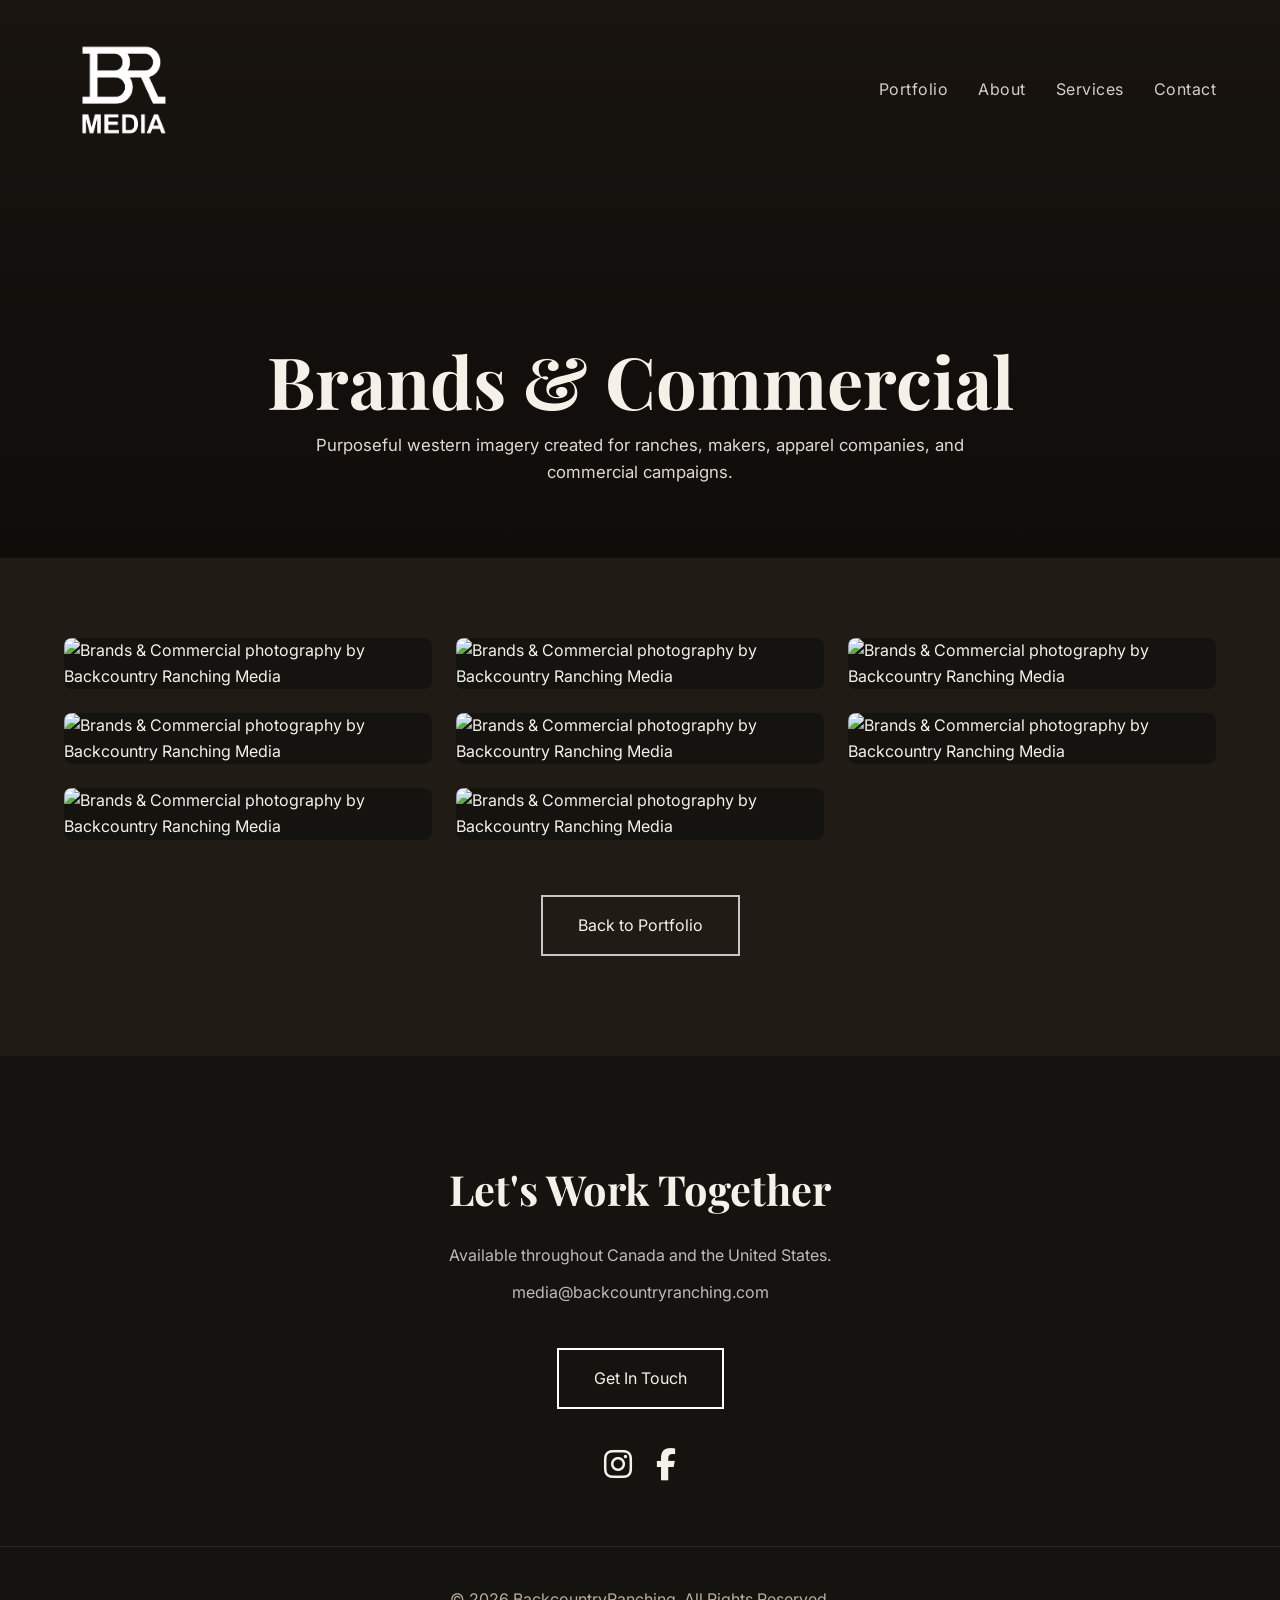
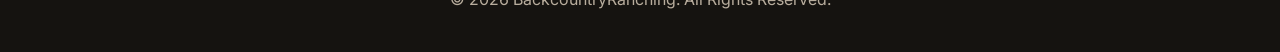
==== portfolio-brands.html @ c8246480 "Add files via upload" ====
<!DOCTYPE html>
<html lang="en">
<head>
    <meta charset="UTF-8">
    <meta name="viewport" content="width=device-width, initial-scale=1.0">
    <title>Brands &amp; Commercial Photography | Backcountry Ranching Media</title>
    <meta name="description" content="Purposeful western imagery created for ranches, makers, apparel companies, and commercial campaigns.">
    <link rel="canonical" href="https://backcountryranching.com/portfolio-brands.html">
    <meta property="og:type" content="website">
    <meta property="og:site_name" content="Backcountry Ranching Media">
    <meta property="og:title" content="Brands &amp; Commercial Photography | Backcountry Ranching Media">
    <meta property="og:description" content="Purposeful western imagery created for ranches, makers, apparel companies, and commercial campaigns.">
    <meta property="og:url" content="https://backcountryranching.com/portfolio-brands.html">
    <meta property="og:image" content="https://backcountryranching.com/images/IMG_0705.jpg">
    <link rel="preconnect" href="https://fonts.googleapis.com">
    <link rel="preconnect" href="https://fonts.gstatic.com" crossorigin>
    <link href="https://fonts.googleapis.com/css2?family=Playfair+Display:wght@600;700&family=Inter:wght@300;400;500;600&display=swap" rel="stylesheet">
    <link rel="stylesheet" href="https://cdnjs.cloudflare.com/ajax/libs/font-awesome/6.5.2/css/all.min.css">
    <link rel="stylesheet" href="style.css">
</head>
<body id="top" data-loader-image="images/IMG_0765.jpg">
<div id="loader"><img src="images/BR MEDIA-transparent-white.png" alt="Backcountry Ranching Media"></div>
<nav>
    <div class="container nav-inner">
        <div class="logo"><a href="index.html" aria-label="Back to home"><img src="images/BR MEDIA-transparent-white.png" alt="Backcountry Ranching"></a></div>
        <div class="menu" id="main-menu">
            <a href="index.html#portfolio">Portfolio</a>
            <a href="index.html#about">About</a>
            <a href="index.html#services">Services</a>
            <a href="index.html#contact">Contact</a>
        </div>
        <button class="hamburger" type="button" aria-label="Open navigation menu" aria-expanded="false" aria-controls="main-menu"><span></span><span></span><span></span></button>
    </div>
</nav>
<div class="menu-overlay" aria-hidden="true"></div>

<header class="hero portfolio-hero" style="--hero-image:url('images/IMG_0765.jpg')">
    <div class="container hero-content">
        <h1>Brands &amp; Commercial</h1>
        <p>Purposeful western imagery created for ranches, makers, apparel companies, and commercial campaigns.</p>
    </div>
</header>

<main>
<section class="gallery-section">
    <div class="container">
        <div class="gallery">
            <figure><img src="images/IMG_0757.jpg" alt="Brands &amp; Commercial photography by Backcountry Ranching Media" loading="lazy" decoding="async"></figure>
            <figure><img src="images/IMG_0759.jpg" alt="Brands &amp; Commercial photography by Backcountry Ranching Media" loading="lazy" decoding="async"></figure>
            <figure><img src="images/IMG_0765.jpg" alt="Brands &amp; Commercial photography by Backcountry Ranching Media" loading="lazy" decoding="async"></figure>
            <figure><img src="images/IMG_0768.jpg" alt="Brands &amp; Commercial photography by Backcountry Ranching Media" loading="lazy" decoding="async"></figure>
            <figure><img src="images/IMG_0786.jpg" alt="Brands &amp; Commercial photography by Backcountry Ranching Media" loading="lazy" decoding="async"></figure>
            <figure><img src="images/IMG_0802.jpg" alt="Brands &amp; Commercial photography by Backcountry Ranching Media" loading="lazy" decoding="async"></figure>
            <figure><img src="images/IMG_0791.jpg" alt="Brands &amp; Commercial photography by Backcountry Ranching Media" loading="lazy" decoding="async"></figure>
            <figure><img src="images/IMG_0039-2.jpg" alt="Brands &amp; Commercial photography by Backcountry Ranching Media" loading="lazy" decoding="async"></figure>
        </div>
        <div class="back-to-portfolio"><a class="btn" href="index.html#portfolio">Back to Portfolio</a></div>
    </div>
</section>
</main>

<div id="lightbox">
    <span id="close">&times;</span>
    <span class="arrow" id="prev">&#10094;</span>
    <img id="lightbox-img" src="" alt="">
    <span class="arrow" id="next">&#10095;</span>
</div>

<section id="contact">
    <div class="container contact">
        <h2 class="section-title">Let's Work Together</h2>
        <p>Available throughout Canada and the United States.</p>
        <p>media@backcountryranching.com</p>
        <a class="btn" href="mailto:media@backcountryranching.com">Get In Touch</a>
        <div class="social-icons">
            <a class="social-link" href="https://www.instagram.com/backcountryranching/" target="_blank" rel="noopener noreferrer" aria-label="Instagram"><i class="fa-brands fa-instagram"></i></a>
            <a class="social-link" href="https://www.facebook.com/backcountryranching" target="_blank" rel="noopener noreferrer" aria-label="Facebook"><i class="fa-brands fa-facebook-f"></i></a>
        </div>
    </div>
</section>
<footer>© 2026 BackcountryRanching. All Rights Reserved.</footer>
<script src="script.js" defer></script>
</body>
</html>
---- style.css ----
:root{
    --brown:#211b15;
    --brown-dark:#151310;
    --cream:#e8dfd0;
    --sand:#c8b79f;
    --text-light:#f5f1e8;
    --gold:#d7b47b;
}

*{margin:0;padding:0;box-sizing:border-box;}
html{scroll-behavior:smooth;}
body{font-family:Inter,sans-serif;background:var(--brown);color:var(--text-light);line-height:1.6;}
body.menu-open{overflow:hidden;}
img{width:100%;display:block;}
img,.hero{-webkit-user-drag:none;-webkit-touch-callout:none;-webkit-user-select:none;user-select:none;}
a{text-decoration:none;color:inherit;}
button{font:inherit;}
.container{width:min(1200px,90%);margin:auto;}

/* LOADER */
#loader{position:fixed;inset:0;background:var(--brown);display:flex;justify-content:center;align-items:center;z-index:99999;transition:opacity .8s ease,visibility .8s ease;}
#loader img{width:220px;max-width:60vw;animation:pulse 1.8s ease-in-out infinite;}
#loader.hidden{opacity:0;visibility:hidden;pointer-events:none;}
@keyframes pulse{0%,100%{opacity:.75;transform:scale(.98)}50%{opacity:1;transform:scale(1.03)}}

/* NAV */
nav{position:fixed;top:0;left:0;width:100%;padding:30px 0;background:transparent;transition:padding .35s ease,background .35s ease,box-shadow .35s ease;z-index:3000;}
nav.scrolled{background:rgba(27,25,22,.92);backdrop-filter:blur(8px);-webkit-backdrop-filter:blur(8px);padding:14px 0;box-shadow:0 2px 20px rgba(0,0,0,.15);}
.nav-inner{display:flex;justify-content:space-between;align-items:center;}
.logo{position:relative;z-index:2002;}
.logo img{height:120px;width:auto;transition:height .35s ease,opacity .35s ease;}
.logo img:hover{opacity:.85;}
nav.scrolled .logo img{height:65px;}
.menu{display:flex;align-items:center;gap:30px;}
.menu a{opacity:.85;transition:color .35s ease,opacity .35s ease,font-size .35s ease;font-size:1rem;letter-spacing:.5px;}
.menu a:hover{opacity:1;color:var(--gold);}
nav.scrolled .menu a{font-size:.92rem;}

/* HAMBURGER */
.hamburger{display:none;width:34px;height:30px;padding:0;border:0;background:transparent;cursor:pointer;position:relative;z-index:2002;}
.hamburger span{position:absolute;left:0;width:100%;height:2px;background:white;transition:transform .35s ease,opacity .25s ease,top .35s ease;}
.hamburger span:nth-child(1){top:4px;}
.hamburger span:nth-child(2){top:14px;}
.hamburger span:nth-child(3){top:24px;}
.hamburger.active span:nth-child(1){top:14px;transform:rotate(45deg);}
.hamburger.active span:nth-child(2){opacity:0;}
.hamburger.active span:nth-child(3){top:14px;transform:rotate(-45deg);}
.menu-overlay{display:none;}

/* HERO */
.hero{position:relative;height:100vh;min-height:620px;background:linear-gradient(rgba(0,0,0,.20),rgba(0,0,0,.20)),url("images/hero.jpg");background-size:cover;background-position:center 40%;background-repeat:no-repeat;opacity:0;transition:opacity 1s ease;}
.hero.loaded{opacity:1;}
.hero-content{position:absolute;left:50%;transform:translateX(-50%);bottom:12%;width:min(700px,90%);}
.hero h1{font-family:"Playfair Display",serif;font-size:4rem;line-height:1.1;margin-bottom:20px;}
.hero p{font-size:1.1rem;opacity:.9;margin-bottom:35px;}
.hero-button{display:flex;justify-content:center;margin-top:35px;}
.btn{display:inline-block;padding:16px 35px;border:2px solid white;transition:.35s;}
.btn:hover{background:white;color:black;}

/* GALLERY PAGE HERO */
.portfolio-hero{height:62vh;min-height:480px;background-image:linear-gradient(rgba(0,0,0,.28),rgba(0,0,0,.55)),var(--hero-image);background-position:center;background-size:cover;}
.portfolio-hero .hero-content{bottom:13%;text-align:center;width:min(820px,90%);}
.portfolio-hero h1{font-size:4.5rem;margin-bottom:12px;}
.portfolio-hero p{max-width:650px;margin:0 auto;font-size:1.05rem;}

/* SECTIONS */
section{padding:100px 0;scroll-margin-top:95px;}
body#top{scroll-margin-top:0;}
.section-title{font-family:"Playfair Display",serif;font-size:2.6rem;margin-bottom:20px;text-align:center;}
.section-title-left{text-align:left;}
.section-sub{text-align:center;color:#b8ad9d;margin-bottom:60px;}

/* PORTFOLIO CATEGORIES */
.portfolio-categories-section{background:var(--brown);}
.portfolio-categories{display:grid;grid-template-columns:repeat(2,minmax(0,1fr));gap:28px;}
.portfolio-category{position:relative;display:block;overflow:hidden;min-height:470px;background:var(--brown-dark);isolation:isolate;}
.portfolio-category img{position:absolute;inset:0;width:100%;height:100%;object-fit:cover;transition:transform .75s cubic-bezier(.2,.65,.3,1);}
.portfolio-category-overlay{position:absolute;inset:0;background:linear-gradient(to top,rgba(9,7,5,.78) 0%,rgba(9,7,5,.15) 62%,rgba(9,7,5,.08) 100%);transition:background .45s ease;}
.portfolio-category-content{position:absolute;left:38px;right:38px;bottom:34px;display:flex;align-items:flex-end;justify-content:space-between;gap:20px;z-index:2;}
.portfolio-category-title{font-family:"Playfair Display",serif;font-size:2.25rem;line-height:1.1;}
.portfolio-category-link{font-size:.8rem;font-weight:600;letter-spacing:1.6px;text-transform:uppercase;white-space:nowrap;opacity:.85;transform:translateX(0);transition:transform .35s ease,opacity .35s ease;}
.portfolio-category:hover img{transform:scale(1.045);}
.portfolio-category:hover .portfolio-category-overlay{background:linear-gradient(to top,rgba(9,7,5,.86) 0%,rgba(9,7,5,.18) 65%,rgba(9,7,5,.10) 100%);}
.portfolio-category:hover .portfolio-category-link{transform:translateX(6px);opacity:1;}

/* GALLERY */
.gallery-section{background:var(--brown);padding-top:80px;}
.gallery-intro{max-width:720px;margin:0 auto 55px;text-align:center;color:#c7bcad;}
.gallery{columns:3 320px;column-gap:24px;}
.gallery figure{break-inside:avoid;margin:0 0 24px;overflow:hidden;border-radius:8px;cursor:pointer;background:var(--brown-dark);}
.gallery img{width:100%;height:auto;object-fit:cover;transition:transform .4s ease;}
.gallery figure:hover img{transform:scale(1.03);}
.back-to-portfolio{display:flex;justify-content:center;margin-top:55px;}
.back-to-portfolio .btn{border-color:rgba(255,255,255,.75);}

/* LIGHTBOX */
#lightbox{position:fixed;inset:0;background:rgba(0,0,0,.96);display:none;justify-content:center;align-items:center;z-index:9999;opacity:0;transition:opacity .3s ease;}
#lightbox.active{display:flex;opacity:1;}
#lightbox img{max-width:90vw;max-height:90vh;width:auto;height:auto;object-fit:contain;transform:scale(.95);transition:transform .3s ease;}
#lightbox.active img{transform:scale(1);}
#close{position:absolute;top:25px;right:40px;font-size:55px;color:white;cursor:pointer;z-index:2;line-height:1;}
.arrow{position:absolute;top:50%;transform:translateY(-50%);font-size:60px;color:white;cursor:pointer;padding:20px;user-select:none;}
#prev{left:20px;}#next{right:20px;}

/* ABOUT */
.about{display:grid;grid-template-columns:1fr 1fr;gap:60px;align-items:center;}
.about img{border-radius:6px;}
#about{background:var(--cream);color:#241b14;}
#about .section-title{color:#241b14;}
#about p{color:#4a4037;}

/* SERVICES */
.cards{display:grid;grid-template-columns:repeat(auto-fit,minmax(250px,1fr));gap:25px;}
.card{padding:35px;background:var(--cream);border:1px solid #b6a58c;}
.card h3{margin-bottom:15px;font-size:1.4rem;}
#services{background:var(--sand);color:#241b14;}

/* CONTACT */
.contact{text-align:center;}
.contact h2{margin-bottom:20px;}
.contact p{margin-bottom:12px;color:#bbb;}
#contact{background:var(--brown-dark);color:var(--text-light);padding-bottom:55px;}
.contact .btn{margin-top:30px;}
.social-icons{display:flex;justify-content:center;gap:24px;margin-top:30px;}
.social-link{font-size:32px;color:var(--text-light);transition:.3s ease;}
.social-link:hover{color:var(--gold);transform:translateY(-3px);}
footer{padding:40px;text-align:center;background:var(--brown-dark);color:#b8ad9d;border-top:1px solid rgba(255,255,255,.08);}

/* MOBILE */
@media(max-width:800px){
    nav{padding:14px 0;}
    nav.scrolled{padding:9px 0;}
    .logo img{height:58px;}
    nav.scrolled .logo img{height:44px;}
    .hamburger{display:block;}
    .menu{position:fixed;top:0;right:-100%;width:min(82vw,320px);height:100dvh;padding:120px 28px 40px;background:rgba(33,27,21,.97);backdrop-filter:blur(18px);-webkit-backdrop-filter:blur(18px);display:flex;flex-direction:column;align-items:flex-start;justify-content:flex-start;gap:28px;transition:right .35s ease;z-index:2000;}
    .menu.active{right:0;}
    .menu a,nav.scrolled .menu a{font-size:1.35rem;letter-spacing:1px;position:relative;z-index:1;display:block;width:100%;padding:6px 0;touch-action:manipulation;}
    .menu-overlay{display:block;position:fixed;inset:0;background:rgba(0,0,0,.42);opacity:0;visibility:hidden;pointer-events:none;transition:.35s ease;z-index:2000;}
    .menu-overlay.active{opacity:1;visibility:visible;pointer-events:auto;}
    .hero{height:100svh;min-height:0;display:flex;align-items:flex-end;background-position:center 35%;}
    .hero-content{position:relative;left:auto;bottom:auto;transform:none;width:min(92%,650px);margin:0 auto;padding-bottom:100px;}
    .hero h1{font-size:2.45rem;}
    .hero p{font-size:1rem;margin-bottom:24px;}
    .hero-button{margin-top:24px;}
    .portfolio-hero{height:58svh;min-height:430px;align-items:flex-end;}
    .portfolio-hero .hero-content{padding-bottom:58px;text-align:center;}
    .portfolio-hero h1{font-size:3rem;}
    section{padding:75px 0;}
    .section-title{font-size:2.15rem;}
    .section-sub{margin-bottom:40px;}
    .portfolio-categories{grid-template-columns:1fr;gap:18px;}
    .portfolio-category{min-height:390px;}
    .portfolio-category-content{left:25px;right:25px;bottom:25px;align-items:flex-start;flex-direction:column;gap:8px;}
    .portfolio-category-title{font-size:2rem;}
    .gallery{columns:2 150px;column-gap:12px;}
    .gallery figure{margin-bottom:12px;border-radius:6px;}
    .about{grid-template-columns:1fr;gap:35px;}
    .arrow{position:absolute;top:50%;transform:translateY(-50%);font-size:38px;padding:18px;z-index:10001;}
    #prev{left:calc(12px + env(safe-area-inset-left));}
    #next{right:calc(12px + env(safe-area-inset-right));}
    #close{top:15px;right:20px;font-size:44px;}
}

@media(max-width:520px){
    .gallery{columns:1;}
    .hero h1{font-size:2.15rem;}
    .portfolio-hero h1{font-size:2.55rem;}
    .portfolio-category{min-height:330px;}
}

@media(prefers-reduced-motion:reduce){
    *,*::before,*::after{scroll-behavior:auto!important;animation-duration:.01ms!important;animation-iteration-count:1!important;transition-duration:.01ms!important;}
}
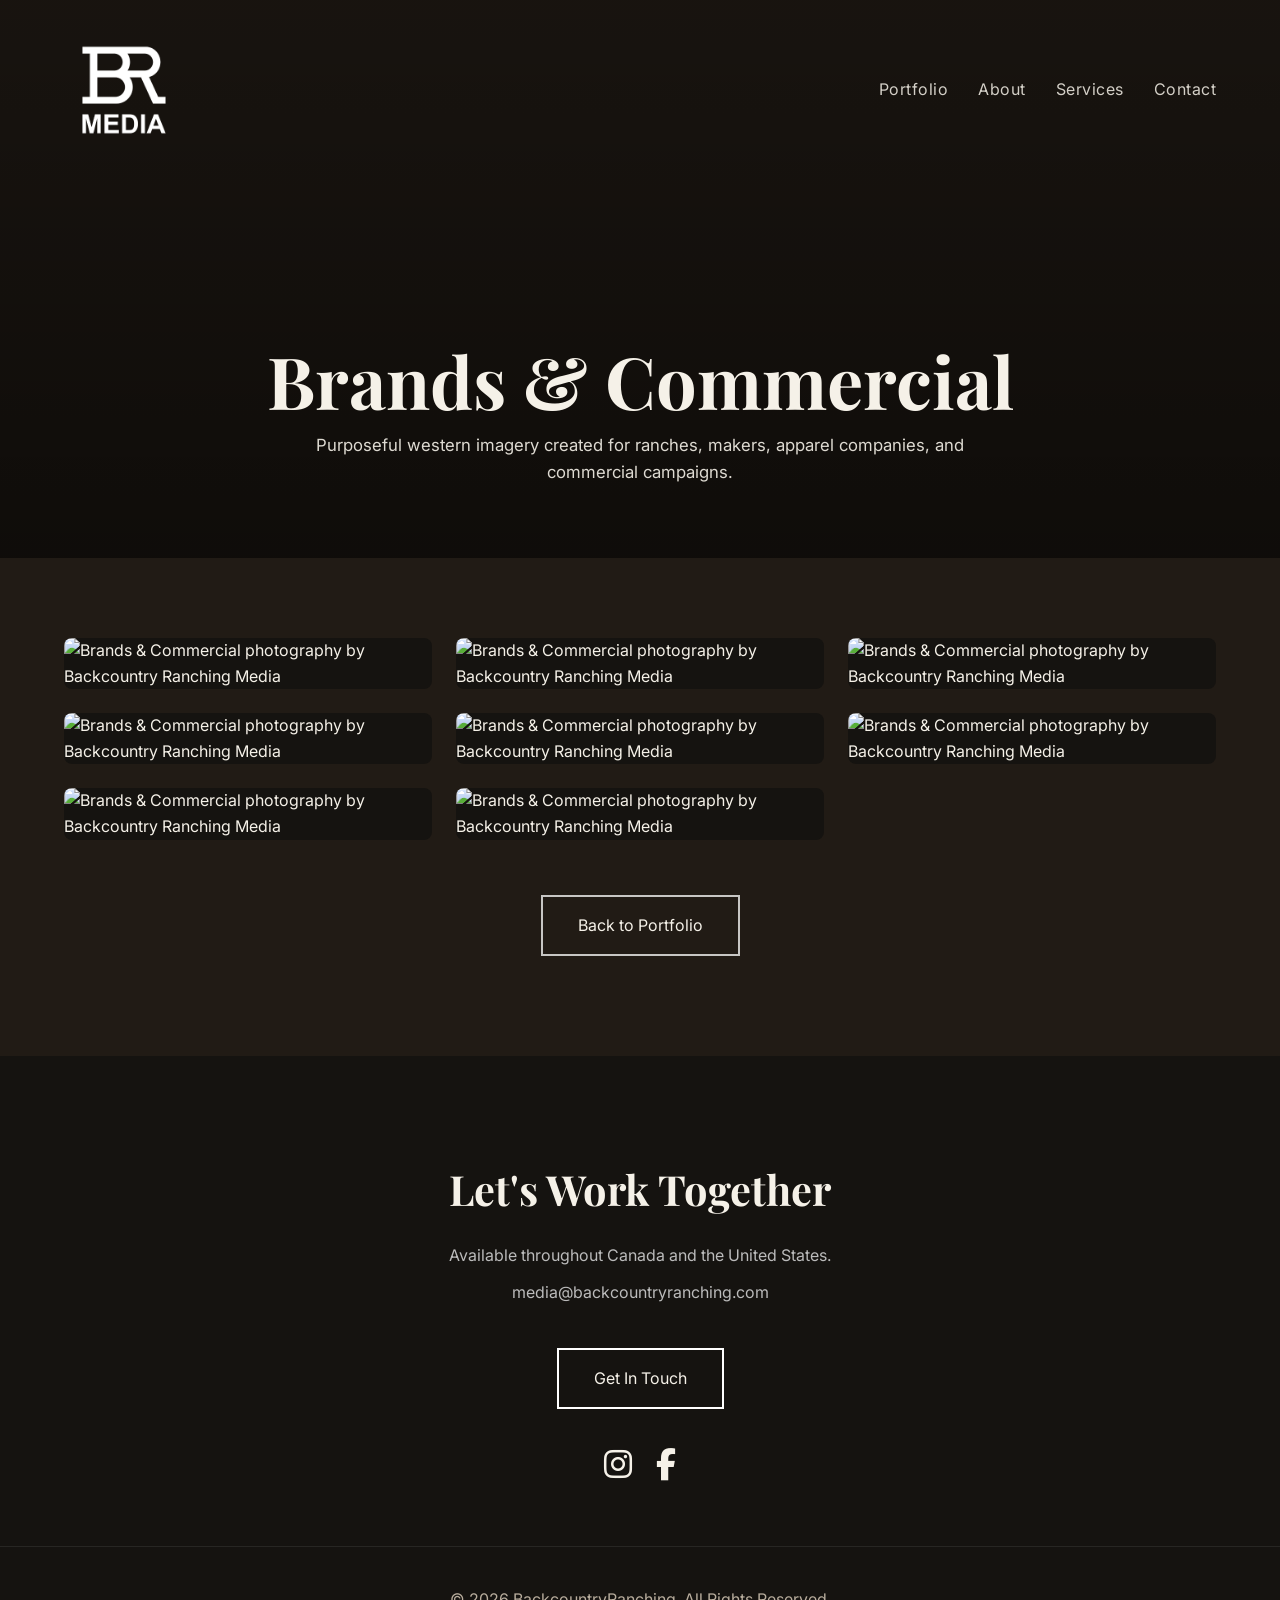
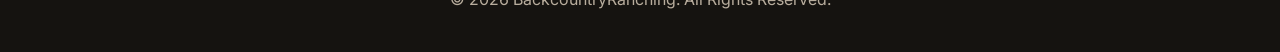
==== commit 12f45516: "Add files via upload" ====
--- a/portfolio-brands.html
+++ b/portfolio-brands.html
@@ -34,7 +34,7 @@
 </nav>
 <div class="menu-overlay" aria-hidden="true"></div>
 
-<header class="hero portfolio-hero" style="--hero-image:url('images/IMG_0765.jpg')">
+<header class="hero portfolio-hero brands-hero" style="--hero-image:url('images/IMG_0765.jpg')">
     <div class="container hero-content">
         <h1>Brands &amp; Commercial</h1>
         <p>Purposeful western imagery created for ranches, makers, apparel companies, and commercial campaigns.</p>
--- a/style.css
+++ b/style.css
@@ -62,6 +62,10 @@
 .portfolio-hero .hero-content{bottom:13%;text-align:center;width:min(820px,90%);}
 .portfolio-hero h1{font-size:4.5rem;margin-bottom:12px;}
 .portfolio-hero p{max-width:650px;margin:0 auto;font-size:1.05rem;}
+.lifestyle-hero{background-position:center 35%;}
+.portraits-hero{background-position:center 70%;}
+.rodeo-hero{background-position:center 32%;}
+.brands-hero{background-position:center 45%;}
 
 /* SECTIONS */
 section{padding:100px 0;scroll-margin-top:95px;}
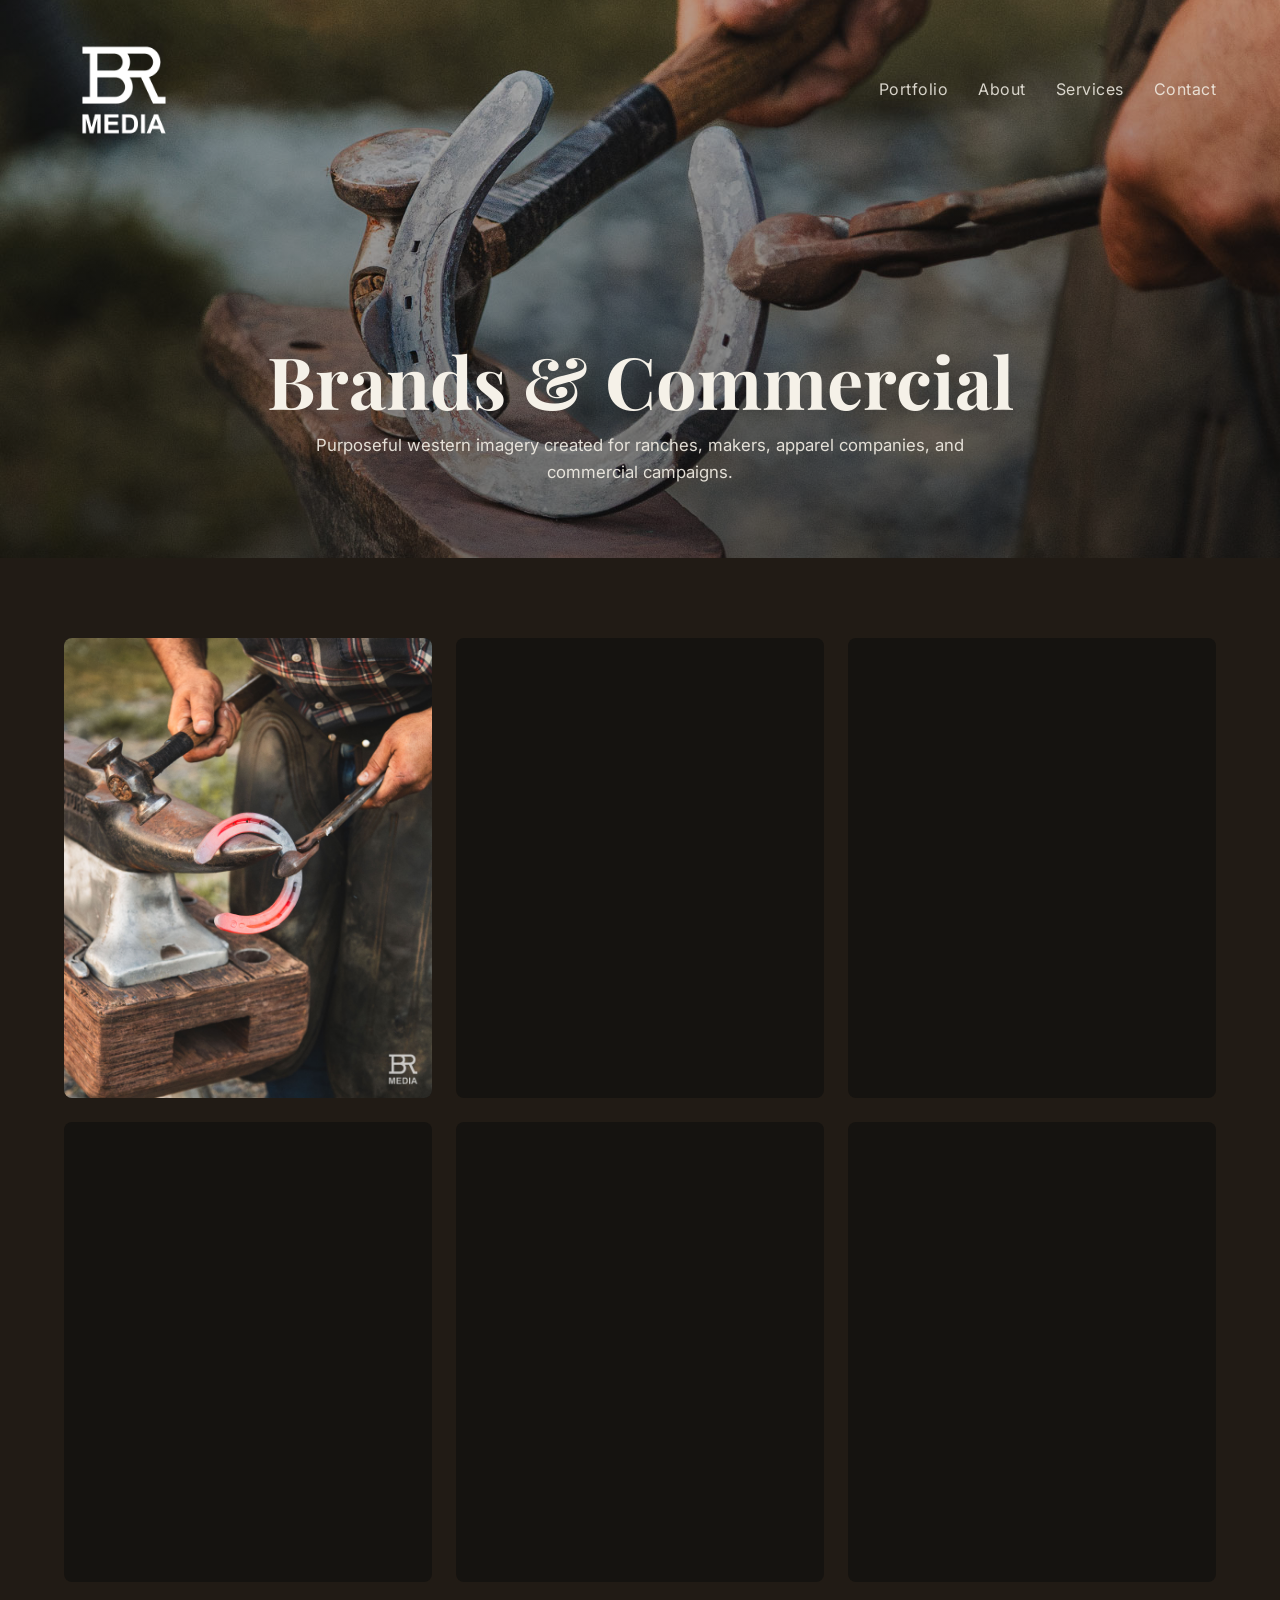
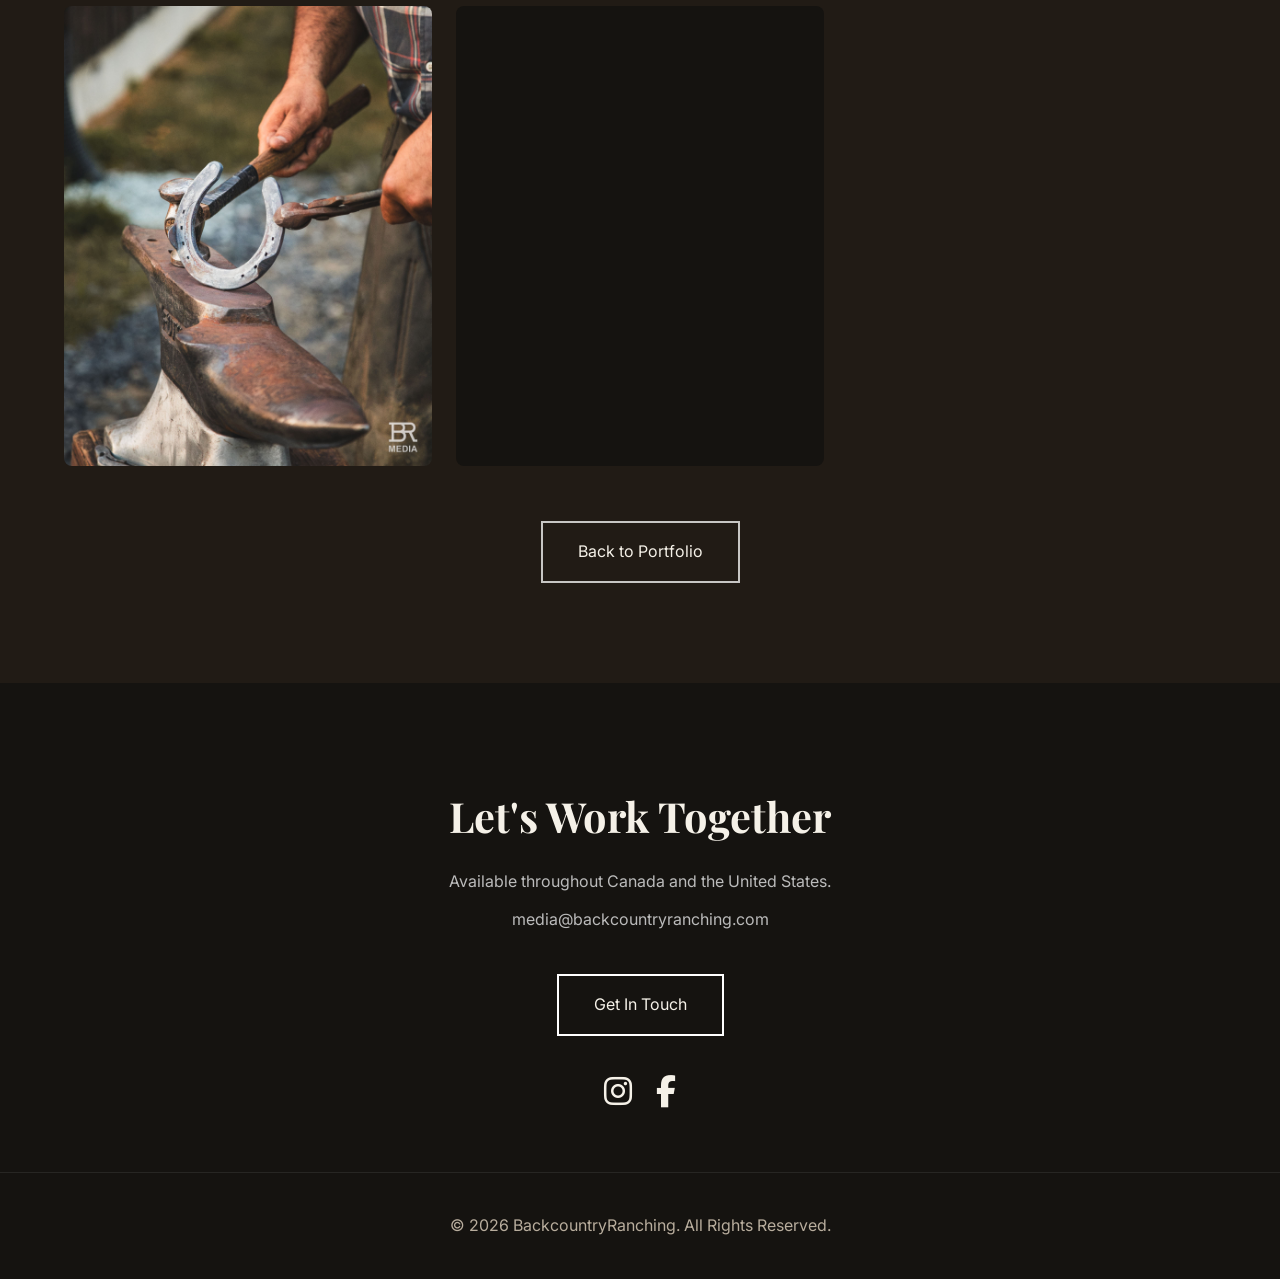
==== commit f93e2153: "Add files via upload" ====
--- a/portfolio-brands.html
+++ b/portfolio-brands.html
@@ -11,7 +11,7 @@
     <meta property="og:title" content="Brands &amp; Commercial Photography | Backcountry Ranching Media">
     <meta property="og:description" content="Purposeful western imagery created for ranches, makers, apparel companies, and commercial campaigns.">
     <meta property="og:url" content="https://backcountryranching.com/portfolio-brands.html">
-    <meta property="og:image" content="https://backcountryranching.com/images/IMG_0705.jpg">
+    <meta property="og:image" content="https://backcountryranching.com/images/IMG_0765.jpg">
     <link rel="preconnect" href="https://fonts.googleapis.com">
     <link rel="preconnect" href="https://fonts.gstatic.com" crossorigin>
     <link href="https://fonts.googleapis.com/css2?family=Playfair+Display:wght@600;700&family=Inter:wght@300;400;500;600&display=swap" rel="stylesheet">
@@ -63,6 +63,7 @@
     <span id="close">&times;</span>
     <span class="arrow" id="prev">&#10094;</span>
     <img id="lightbox-img" src="" alt="">
+    <div id="lightbox-counter"></div>
     <span class="arrow" id="next">&#10095;</span>
 </div>
 
--- a/style.css
+++ b/style.css
@@ -62,10 +62,11 @@
 .portfolio-hero .hero-content{bottom:13%;text-align:center;width:min(820px,90%);}
 .portfolio-hero h1{font-size:4.5rem;margin-bottom:12px;}
 .portfolio-hero p{max-width:650px;margin:0 auto;font-size:1.05rem;}
-.lifestyle-hero{background-position:center 35%;}
+.lifestyle-hero{background-position:center 30%;}
 .portraits-hero{background-position:center 70%;}
 .rodeo-hero{background-position:center 32%;}
 .brands-hero{background-position:center 45%;}
+.wildlife-hero{background-position:center 40%;}
 
 /* SECTIONS */
 section{padding:100px 0;scroll-margin-top:95px;}
@@ -103,12 +104,13 @@
 #lightbox img{max-width:90vw;max-height:90vh;width:auto;height:auto;object-fit:contain;transform:scale(.95);transition:transform .3s ease;}
 #lightbox.active img{transform:scale(1);}
 #close{position:absolute;top:25px;right:40px;font-size:55px;color:white;cursor:pointer;z-index:2;line-height:1;}
-.arrow{position:absolute;top:50%;transform:translateY(-50%);font-size:60px;color:white;cursor:pointer;padding:20px;user-select:none;}
+.arrow{position:absolute;top:50%;transform:translateY(-50%);font-size:60px;color:white;cursor:pointer;padding:20px;user-select:none;transition:color .25s ease, transform .25s ease;}
+#close:hover,.arrow:hover{color:var(--gold);} 
 #prev{left:20px;}#next{right:20px;}
+#lightbox-counter{position:absolute;bottom:22px;left:50%;transform:translateX(-50%);min-width:92px;padding:8px 16px;text-align:center;color:var(--cream);font-size:.82rem;font-weight:500;letter-spacing:.15em;background:rgba(33,27,21,.88);border:1px solid rgba(215,180,123,.18);backdrop-filter:blur(10px);-webkit-backdrop-filter:blur(10px);border-radius:2px;}
 
 /* ABOUT */
 .about{display:grid;grid-template-columns:1fr 1fr;gap:60px;align-items:center;}
-.about img{border-radius:6px;}
 #about{background:var(--cream);color:#241b14;}
 #about .section-title{color:#241b14;}
 #about p{color:#4a4037;}
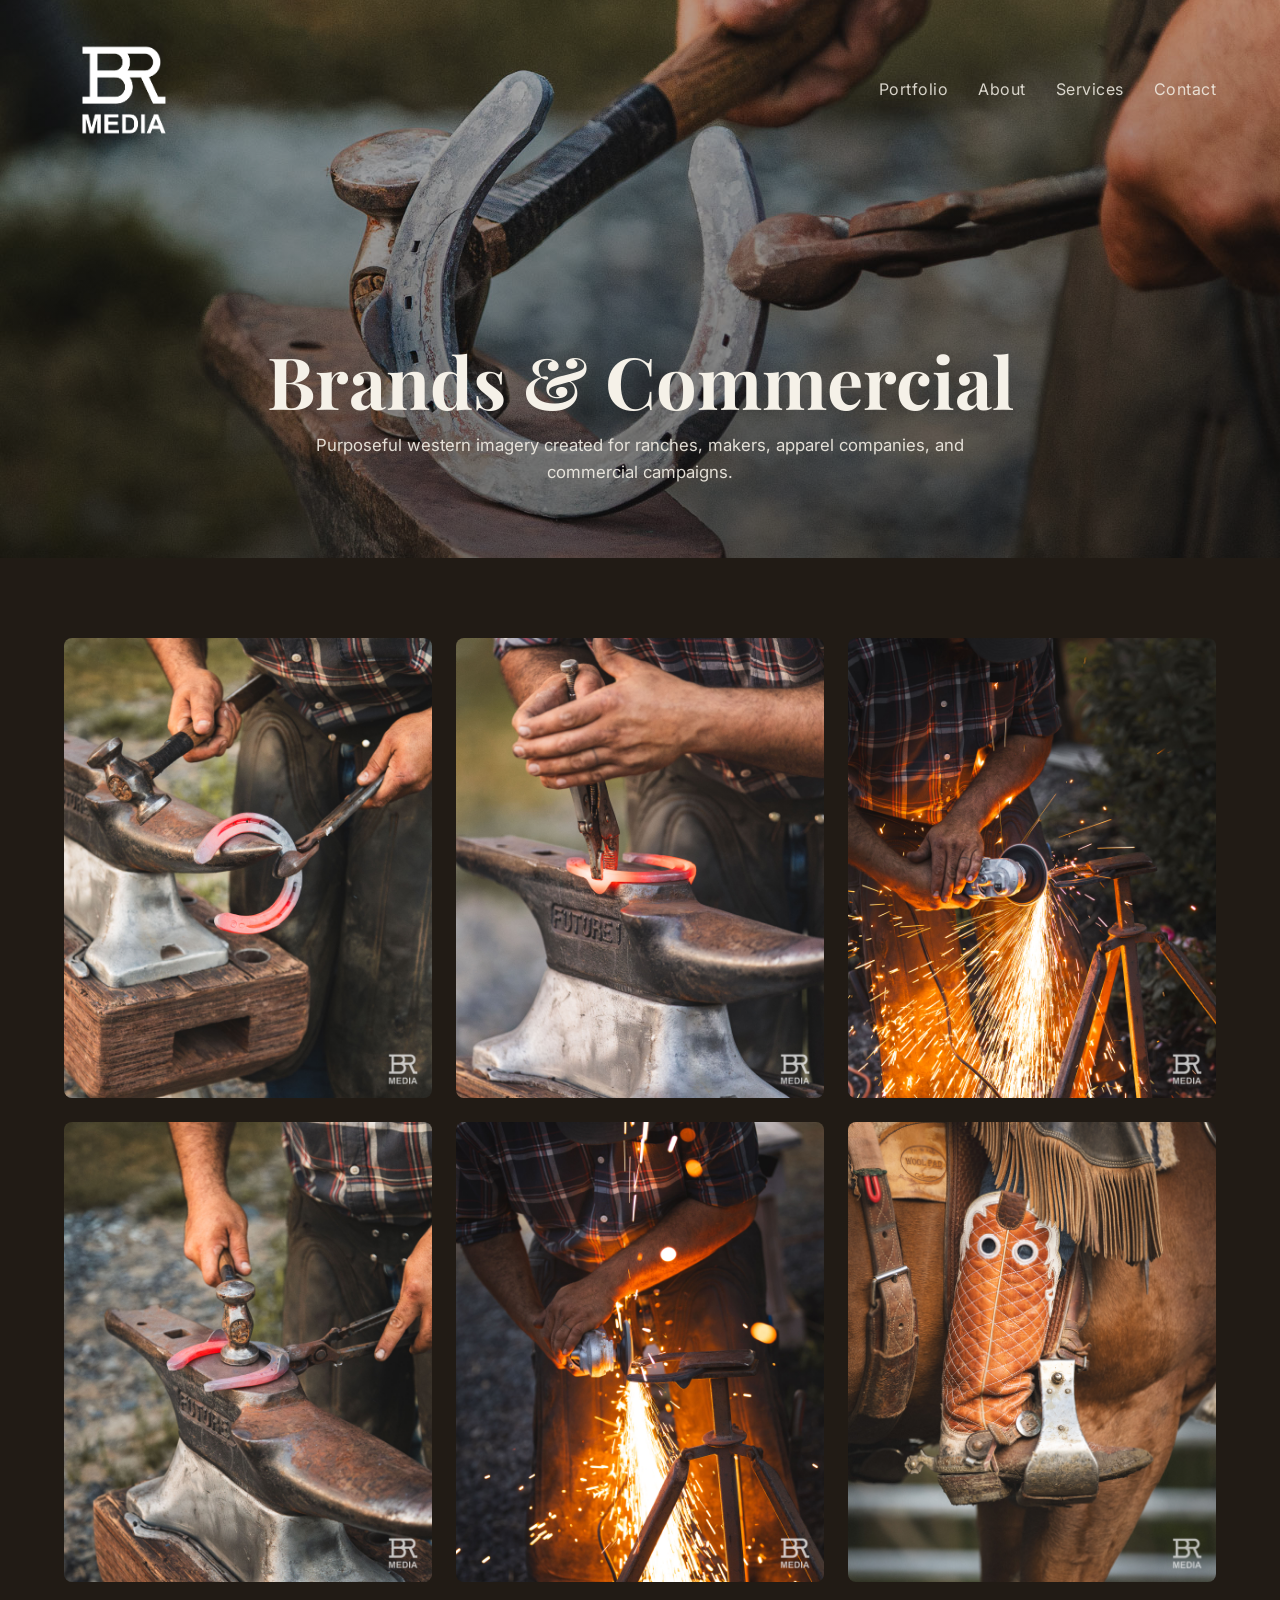
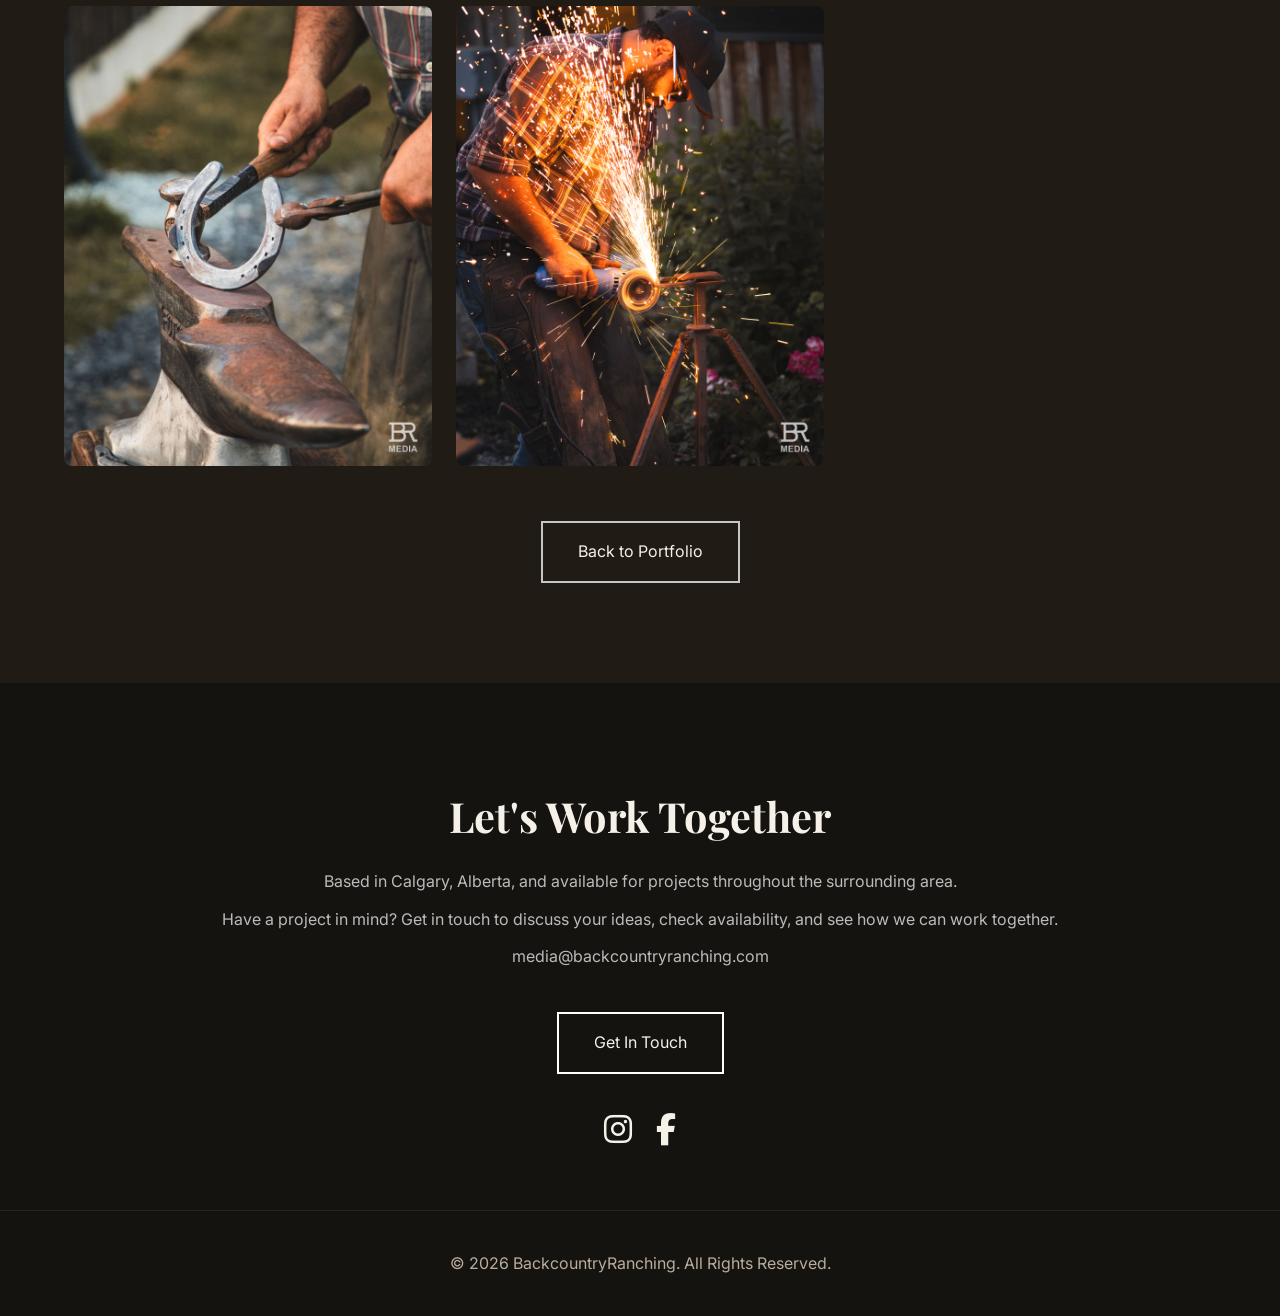
==== commit ca10320e: "Add files via upload" ====
--- a/portfolio-brands.html
+++ b/portfolio-brands.html
@@ -70,7 +70,8 @@
 <section id="contact">
     <div class="container contact">
         <h2 class="section-title">Let's Work Together</h2>
-        <p>Available throughout Canada and the United States.</p>
+        <p>Based in Calgary, Alberta, and available for projects throughout the surrounding area.</p>
+        <p>Have a project in mind? Get in touch to discuss your ideas, check availability, and see how we can work together.</p>
         <p>media@backcountryranching.com</p>
         <a class="btn" href="mailto:media@backcountryranching.com">Get In Touch</a>
         <div class="social-icons">
